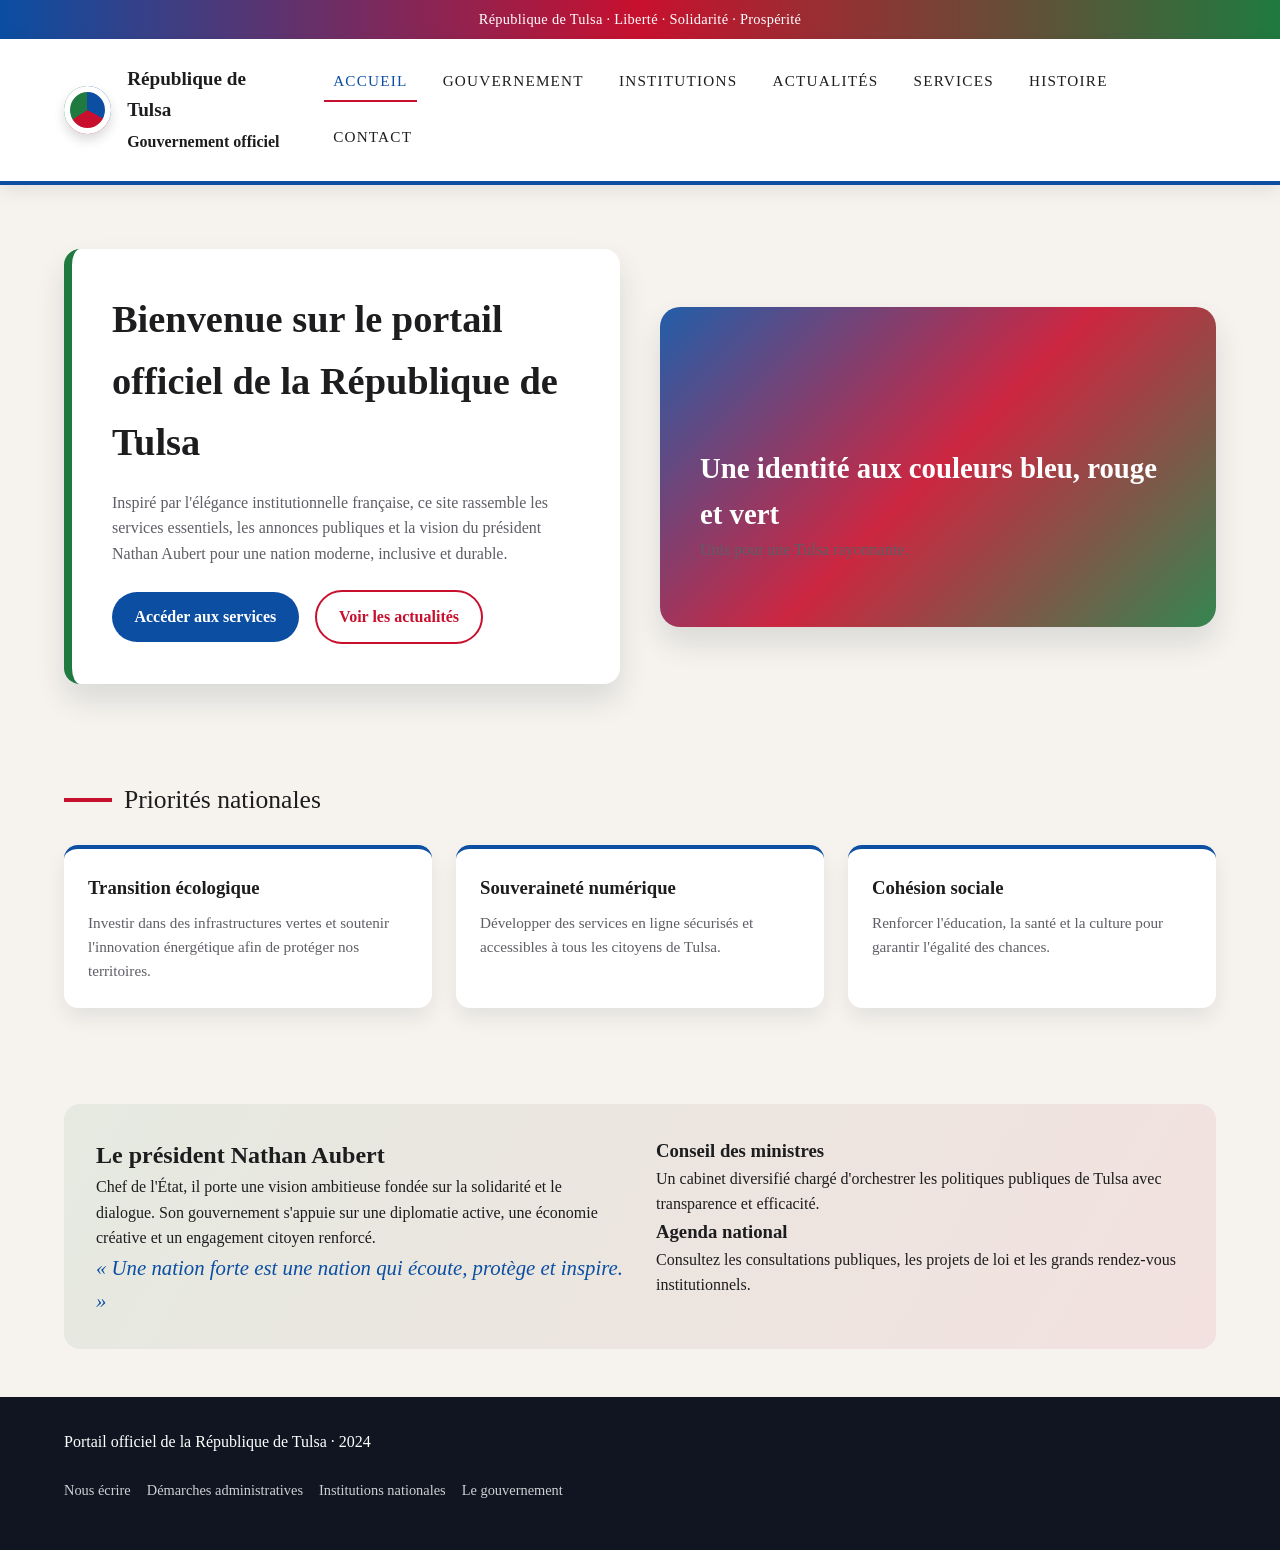
==== index.html @ 1835f559 "Create Tulsa republic website" ====
<!DOCTYPE html>
<html lang="fr">
<head>
  <meta charset="UTF-8" />
  <meta name="viewport" content="width=device-width, initial-scale=1.0" />
  <title>République de Tulsa | Accueil</title>
  <link rel="stylesheet" href="assets/css/style.css" />
</head>
<body>
  <div class="top-banner">République de Tulsa · Liberté · Solidarité · Prospérité</div>
  <header>
    <nav class="navbar">
      <div class="logo">
        <div class="logo-mark" aria-hidden="true"></div>
        <div>
          <strong>République de Tulsa</strong><br />
          <small>Gouvernement officiel</small>
        </div>
      </div>
      <div class="nav-links">
        <a class="active" href="index.html">Accueil</a>
        <a href="gouvernement.html">Gouvernement</a>
        <a href="institutions.html">Institutions</a>
        <a href="actualites.html">Actualités</a>
        <a href="services.html">Services</a>
        <a href="histoire.html">Histoire</a>
        <a href="contact.html">Contact</a>
      </div>
    </nav>
  </header>

  <main>
    <section class="hero">
      <div class="hero-card">
        <h1>Bienvenue sur le portail officiel de la République de Tulsa</h1>
        <p>Inspiré par l'élégance institutionnelle française, ce site rassemble les services essentiels, les annonces publiques et la vision du président Nathan Aubert pour une nation moderne, inclusive et durable.</p>
        <a class="cta" href="services.html">Accéder aux services</a>
        <a class="cta secondary" href="actualites.html">Voir les actualités</a>
      </div>
      <div class="hero-image">
        <div>
          <h2>Une identité aux couleurs bleu, rouge et vert</h2>
          <p>Unis pour une Tulsa rayonnante.</p>
        </div>
      </div>
    </section>

    <section class="section">
      <div class="section-title"><span></span>Priorités nationales</div>
      <div class="grid">
        <article class="card">
          <h3>Transition écologique</h3>
          <p>Investir dans des infrastructures vertes et soutenir l'innovation énergétique afin de protéger nos territoires.</p>
        </article>
        <article class="card">
          <h3>Souveraineté numérique</h3>
          <p>Développer des services en ligne sécurisés et accessibles à tous les citoyens de Tulsa.</p>
        </article>
        <article class="card">
          <h3>Cohésion sociale</h3>
          <p>Renforcer l'éducation, la santé et la culture pour garantir l'égalité des chances.</p>
        </article>
      </div>
    </section>

    <section class="section">
      <div class="highlight two-column">
        <div>
          <h2>Le président Nathan Aubert</h2>
          <p>Chef de l'État, il porte une vision ambitieuse fondée sur la solidarité et le dialogue. Son gouvernement s'appuie sur une diplomatie active, une économie créative et un engagement citoyen renforcé.</p>
          <p class="quote">« Une nation forte est une nation qui écoute, protège et inspire. »</p>
        </div>
        <div>
          <h3>Conseil des ministres</h3>
          <p>Un cabinet diversifié chargé d'orchestrer les politiques publiques de Tulsa avec transparence et efficacité.</p>
          <h3>Agenda national</h3>
          <p>Consultez les consultations publiques, les projets de loi et les grands rendez-vous institutionnels.</p>
        </div>
      </div>
    </section>
  </main>

  <footer>
    <div>Portail officiel de la République de Tulsa · 2024</div>
    <div class="footer-links">
      <a href="contact.html">Nous écrire</a>
      <a href="services.html">Démarches administratives</a>
      <a href="institutions.html">Institutions nationales</a>
      <a href="gouvernement.html">Le gouvernement</a>
    </div>
  </footer>
</body>
</html>
---- assets/css/style.css ----
:root {
  --blue: #0b4ea2;
  --red: #c8102e;
  --green: #1f7a3f;
  --sand: #f6f3ee;
  --ink: #1d1d1f;
  --muted: #5e5e66;
  --shadow: 0 16px 30px rgba(15, 30, 60, 0.12);
}

* {
  box-sizing: border-box;
  margin: 0;
  padding: 0;
}

body {
  font-family: "Merriweather", "Georgia", serif;
  color: var(--ink);
  background: var(--sand);
  line-height: 1.6;
}

a {
  color: inherit;
  text-decoration: none;
}

img {
  max-width: 100%;
  display: block;
}

.top-banner {
  background: linear-gradient(90deg, var(--blue), var(--red), var(--green));
  color: #fff;
  padding: 0.5rem 1rem;
  font-size: 0.9rem;
  text-align: center;
  letter-spacing: 0.02em;
}

header {
  background: #fff;
  border-bottom: 4px solid var(--blue);
  box-shadow: 0 6px 18px rgba(0, 0, 0, 0.08);
}

.navbar {
  display: flex;
  align-items: center;
  justify-content: space-between;
  padding: 1.5rem 5vw;
  gap: 2rem;
}

.logo {
  display: flex;
  align-items: center;
  gap: 1rem;
  font-weight: 700;
  font-size: 1.2rem;
}

.logo-mark {
  width: 48px;
  height: 48px;
  border-radius: 50%;
  background: conic-gradient(var(--blue) 0 33%, var(--red) 33% 66%, var(--green) 66% 100%);
  box-shadow: inset 0 0 0 6px #fff, 0 6px 12px rgba(0, 0, 0, 0.15);
}

.nav-links {
  display: flex;
  flex-wrap: wrap;
  gap: 1rem;
  font-size: 0.95rem;
  text-transform: uppercase;
  letter-spacing: 0.08em;
}

.nav-links a {
  padding: 0.4rem 0.6rem;
  border-bottom: 2px solid transparent;
}

.nav-links a:hover,
.nav-links a.active {
  border-bottom-color: var(--red);
  color: var(--blue);
}

.hero {
  padding: 4rem 5vw 3rem;
  display: grid;
  grid-template-columns: repeat(auto-fit, minmax(280px, 1fr));
  gap: 2.5rem;
  align-items: center;
}

.hero-card {
  background: #fff;
  padding: 2.5rem;
  border-radius: 16px;
  box-shadow: var(--shadow);
  border-left: 8px solid var(--green);
}

.hero h1 {
  font-size: clamp(2.2rem, 3vw, 3rem);
  margin-bottom: 1rem;
}

.hero p {
  color: var(--muted);
  margin-bottom: 1.5rem;
}

.hero .cta {
  display: inline-flex;
  align-items: center;
  gap: 0.5rem;
  background: var(--blue);
  color: #fff;
  padding: 0.75rem 1.4rem;
  border-radius: 999px;
  font-weight: 600;
}

.hero .cta.secondary {
  background: transparent;
  border: 2px solid var(--red);
  color: var(--red);
  margin-left: 0.75rem;
}

.hero-image {
  border-radius: 20px;
  min-height: 320px;
  background: linear-gradient(135deg, rgba(11, 78, 162, 0.9), rgba(200, 16, 46, 0.9), rgba(31, 122, 63, 0.9));
  color: #fff;
  display: flex;
  align-items: flex-end;
  padding: 2.5rem;
  box-shadow: var(--shadow);
}

.hero-image h2 {
  font-size: 1.8rem;
}

.section {
  padding: 3rem 5vw;
}

.section-title {
  font-size: 1.6rem;
  margin-bottom: 1.5rem;
  display: flex;
  align-items: center;
  gap: 0.75rem;
}

.section-title span {
  display: inline-block;
  width: 48px;
  height: 4px;
  background: var(--red);
}

.grid {
  display: grid;
  grid-template-columns: repeat(auto-fit, minmax(220px, 1fr));
  gap: 1.5rem;
}

.card {
  background: #fff;
  padding: 1.5rem;
  border-radius: 14px;
  box-shadow: 0 10px 20px rgba(15, 30, 60, 0.08);
  border-top: 4px solid var(--blue);
}

.card h3 {
  margin-bottom: 0.5rem;
}

.card p {
  color: var(--muted);
  font-size: 0.95rem;
}

.highlight {
  background: linear-gradient(120deg, rgba(31, 122, 63, 0.08), rgba(200, 16, 46, 0.08));
  border-radius: 16px;
  padding: 2rem;
  display: grid;
  gap: 1.2rem;
}

.two-column {
  display: grid;
  grid-template-columns: repeat(auto-fit, minmax(260px, 1fr));
  gap: 2rem;
}

.quote {
  font-size: 1.3rem;
  font-style: italic;
  color: var(--blue);
}

.timeline {
  display: grid;
  gap: 1rem;
}

.timeline-item {
  padding: 1rem 1.5rem;
  background: #fff;
  border-radius: 12px;
  border-left: 6px solid var(--green);
  box-shadow: 0 8px 16px rgba(15, 30, 60, 0.08);
}

.form {
  display: grid;
  gap: 1rem;
}

label {
  font-weight: 600;
}

input,
textarea,
select {
  width: 100%;
  padding: 0.75rem 1rem;
  border-radius: 10px;
  border: 1px solid #d0d0d6;
  font-family: inherit;
}

button {
  padding: 0.75rem 1.4rem;
  border-radius: 999px;
  border: none;
  background: var(--red);
  color: #fff;
  font-weight: 600;
  cursor: pointer;
}

footer {
  padding: 2rem 5vw 3rem;
  background: #111522;
  color: #fff;
  display: grid;
  gap: 1.5rem;
}

.footer-links {
  display: flex;
  flex-wrap: wrap;
  gap: 1rem;
  font-size: 0.9rem;
}

.footer-links a {
  color: #fff;
  opacity: 0.8;
}

@media (max-width: 720px) {
  .navbar {
    flex-direction: column;
    align-items: flex-start;
  }

  .hero .cta.secondary {
    margin-left: 0;
    margin-top: 0.75rem;
  }
}
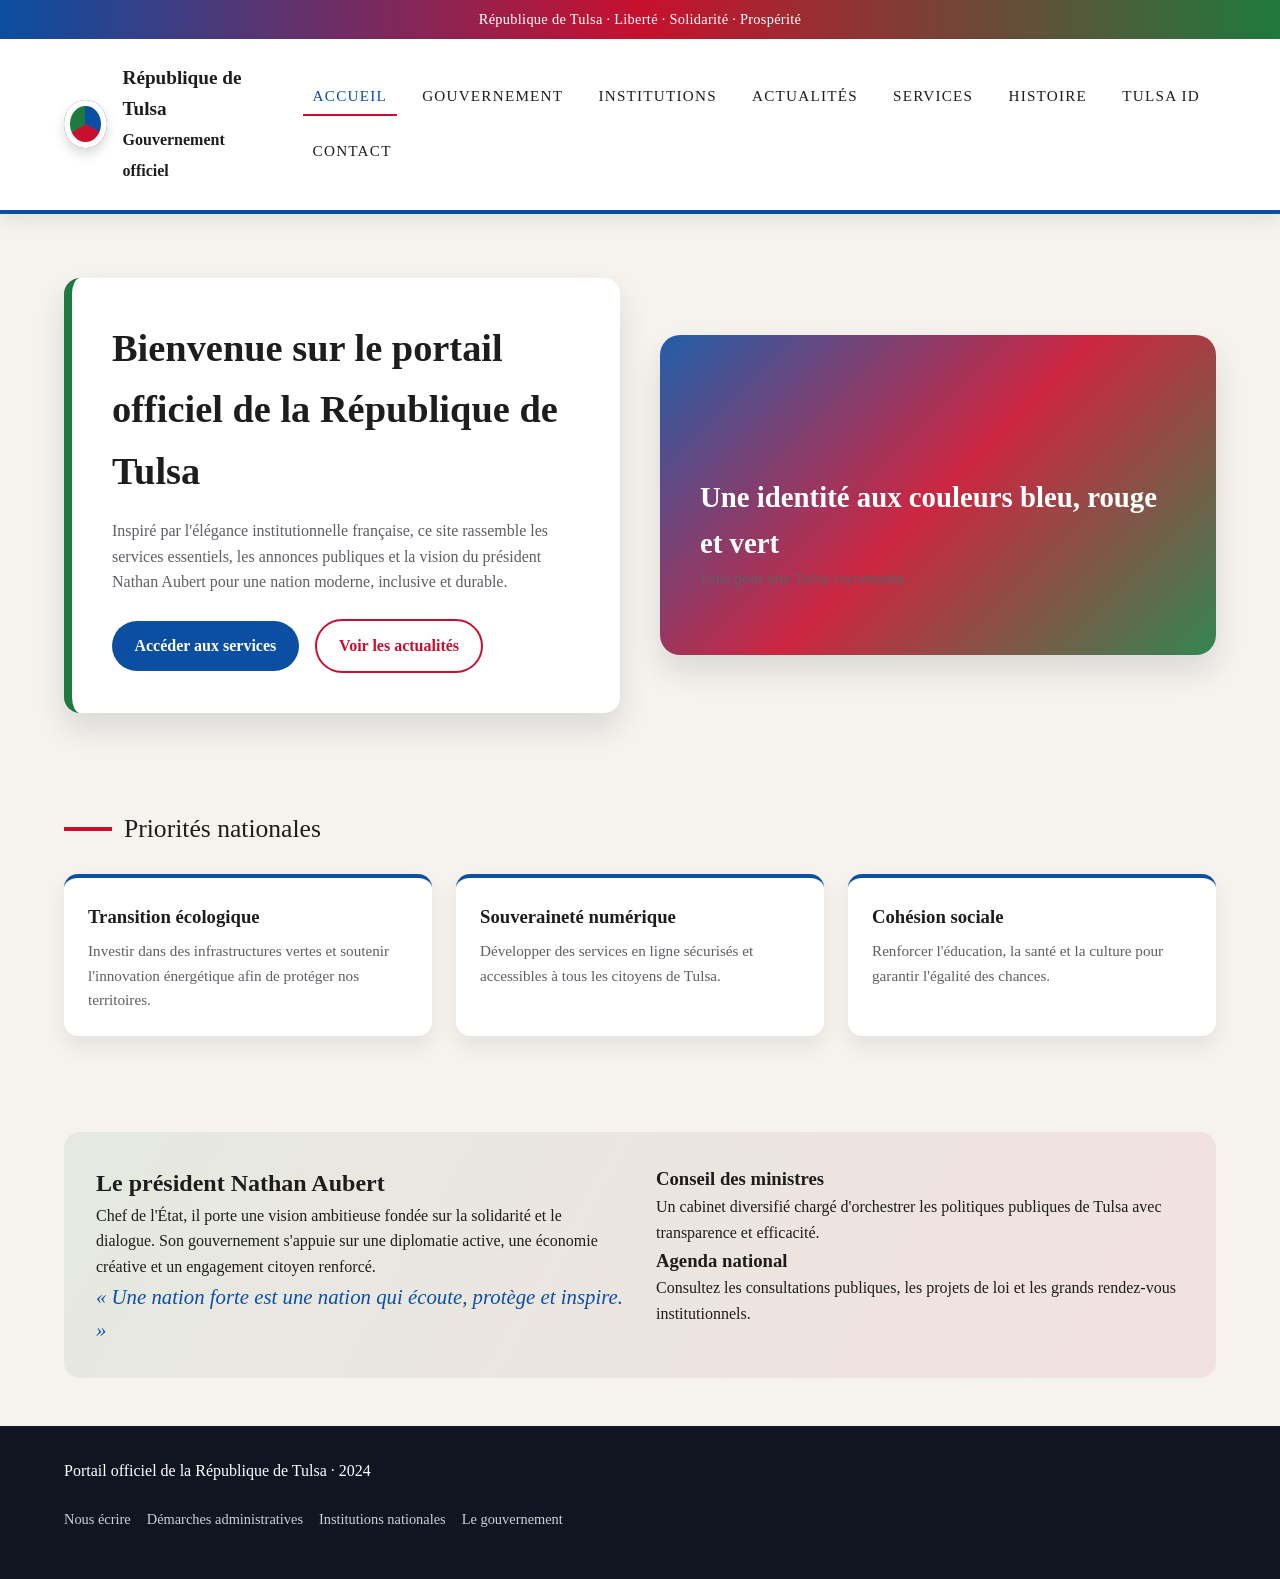
==== commit c42e544c: "Add Tulsa ID page" ====
--- a/index.html
+++ b/index.html
@@ -24,6 +24,7 @@
         <a href="actualites.html">Actualités</a>
         <a href="services.html">Services</a>
         <a href="histoire.html">Histoire</a>
+        <a href="tulsa-id.html">Tulsa ID</a>
         <a href="contact.html">Contact</a>
       </div>
     </nav>
